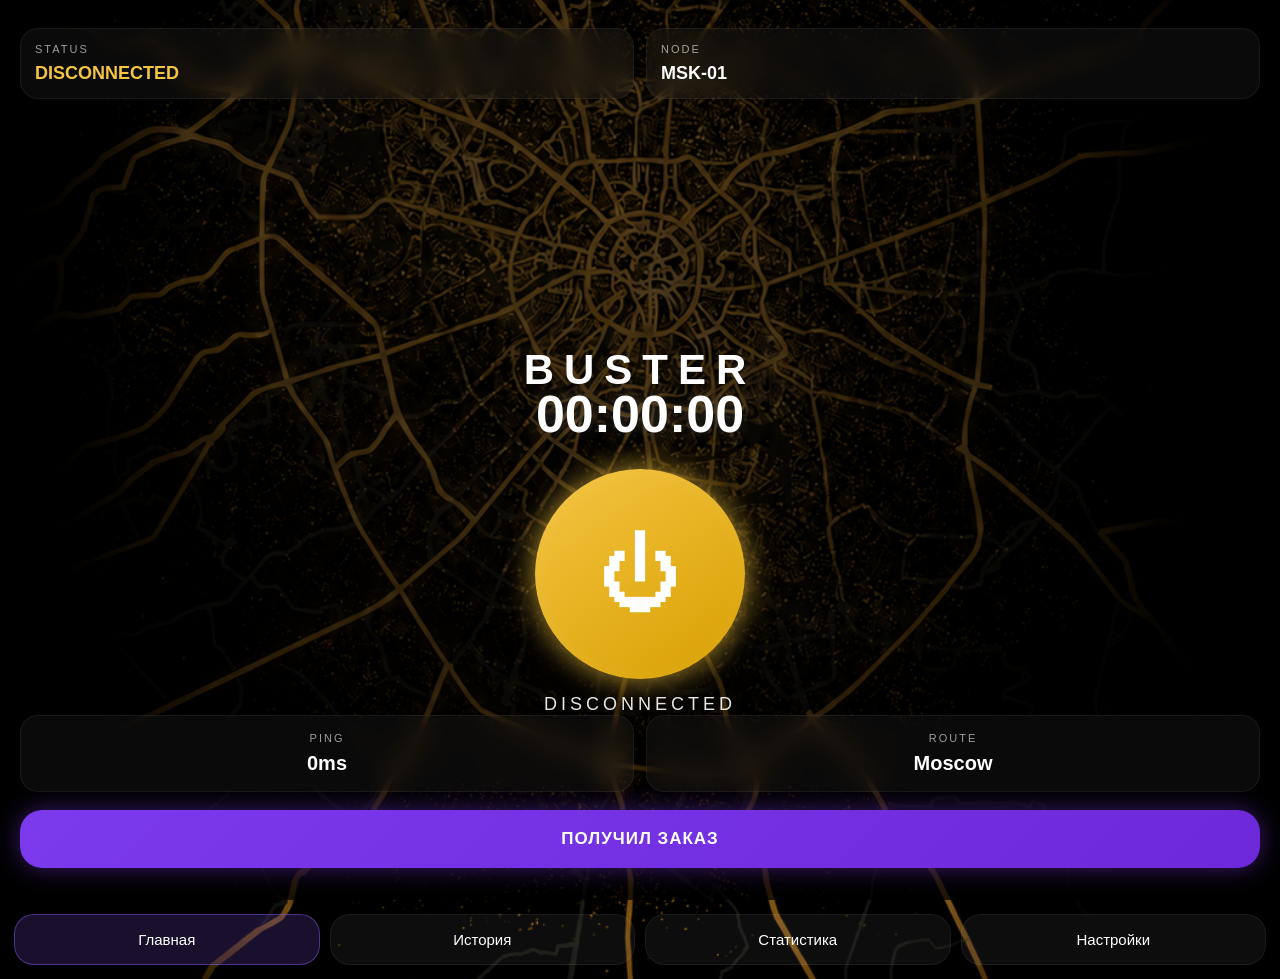
==== index.html @ e2243052 "move analytics cards to separate orders history screen" ====
<!DOCTYPE html>
<html lang="ru">
<head>
  <meta charset="UTF-8" />
  <meta name="viewport" content="width=device-width, initial-scale=1.0"/>

  <script src="https://telegram.org/js/telegram-web-app.js"></script>

  <title>BUSTER</title>

  <link rel="stylesheet" href="style.css" />
</head>
<body>

  <div class="background-overlay"></div>
  <div class="grid-overlay"></div>

  <div class="app-container">

    <div class="top-panel">

      <div class="top-card">

        <div class="card-title">
          STATUS
        </div>

        <div
          class="card-value disconnected"
          id="statusValue"
        >
          DISCONNECTED
        </div>

      </div>

      <div class="top-card">

        <div class="card-title">
          NODE
        </div>

        <div
          class="card-value"
          id="nodeValue"
        >
          MSK-01
        </div>

      </div>

    </div>

    <!-- HOME SCREEN -->

    <div class="screen active-screen" id="homeScreen">

      <div class="logo">
        BUSTER
      </div>

      <div class="timer" id="timer">
        00:00:00
      </div>

      <div class="circle-wrapper">

        <div class="circle-glow"></div>

        <button
          class="power-button off"
          id="powerButton"
        >
          <span id="buttonIcon">⏻</span>
        </button>

      </div>

      <div
        class="connection-status"
        id="statusText"
      >
        DISCONNECTED
      </div>

      <div class="stats-row">

        <div class="stat-card">

          <div class="stat-label">
            PING
          </div>

          <div
            class="stat-value"
            id="pingValue"
          >
            0ms
          </div>

        </div>

        <div class="stat-card">

          <div class="stat-label">
            ROUTE
          </div>

          <div
            class="stat-value"
            id="routeValue"
          >
            Moscow
          </div>

        </div>

      </div>

      <!-- ORDER BUTTON -->

      <button
        class="order-btn"
        id="orderButton"
      >
        ПОЛУЧИЛ ЗАКАЗ
      </button>

    </div>

    <!-- HISTORY SCREEN -->

    <div class="screen" id="historyScreen">

      <div class="history-header">
        SYSTEM LOGS
      </div>

      <div
        class="console-window"
        id="consoleWindow"
      >
      </div>

    </div>

    <!-- STATS SCREEN -->

    <div class="screen" id="statsScreen">

      <div class="settings-header">
        СТАТИСТИКА
      </div>

      <div class="stats-container">

        <div class="stats-item">

          <div class="stats-tariff">
            Эконом
          </div>

          <div
            class="stats-time"
            id="economTime"
          >
            00:00:00
          </div>

        </div>

        <div class="stats-item">

          <div class="stats-tariff">
            Комфорт
          </div>

          <div
            class="stats-time"
            id="comfortTime"
          >
            00:00:00
          </div>

        </div>

        <div class="stats-item">

          <div class="stats-tariff">
            Комфорт+
          </div>

          <div
            class="stats-time"
            id="comfortPlusTime"
          >
            00:00:00
          </div>

        </div>

        <button
          class="reset-btn"
          id="resetStatsButton"
        >
          СБРОСИТЬ СТАТИСТИКУ
        </button>

        <button
         id="openOrdersHistory"
         class="stats-history-btn"
>
         ИСТОРИЯ ЗАКАЗОВ
         </button>

  class="analytics-container"
>
</div>

      </div>

    </div>

<!-- ORDERS SCREEN -->

<div
  class="screen"
  id="ordersScreen"
>

  <div class="history-header">
    ИСТОРИЯ ЗАКАЗОВ
  </div>

  <div
    id="analyticsContainer"
    class="analytics-container"
  >
  </div>

</div>

    <!-- SETTINGS SCREEN -->

    <div class="screen" id="settingsScreen">

      <div class="settings-header">
        SETTINGS
      </div>

      <div class="settings-form">

        <div class="setting-group">

          <label>
            ГОРОД
          </label>

          <input
            type="text"
            id="cityInput"
            placeholder="Введите город"
          />

        </div>

        <div class="setting-group">

          <label>
            ТАРИФ
          </label>

          <input
            type="text"
            placeholder="Введите тариф"
          />

        </div>

        <div class="setting-group">

          <label>
            РЕЙТИНГ
          </label>

          <input
            type="text"
            placeholder="Введите рейтинг"
          />

        </div>

      </div>

    </div>

    <!-- NAVIGATION -->

    <div class="bottom-nav">

      <button
        class="nav-btn active"
        id="homeTab"
      >
        Главная
      </button>

      <button
        class="nav-btn"
        id="historyTab"
      >
        История
      </button>

      <button
        class="nav-btn"
        id="statsTab"
      >
        Статистика
      </button>

      <button
        class="nav-btn"
        id="settingsTab"
      >
        Настройки
      </button>

    </div>

  </div>

  <script src="app.js"></script>

</body>
</html>
---- style.css ----
* {
  margin: 0;
  padding: 0;
  box-sizing: border-box;
}

body {
  height: 100vh;
  overflow: hidden;

  font-family: Arial, sans-serif;
  color: white;

  background-image:
    linear-gradient(
      rgba(0,0,0,0.55),
      rgba(0,0,0,0.72)
    ),
    url('./assets/map.png?v=4');

  background-size: cover;
  background-position: center;
  background-repeat: no-repeat;
}

.grid-overlay {
  position: fixed;
  inset: 0;

  background-image:
    linear-gradient(rgba(255,255,255,0.02) 1px, transparent 1px),
    linear-gradient(90deg, rgba(255,255,255,0.02) 1px, transparent 1px);

  background-size: 40px 40px;

  opacity: 0.15;
}

.app-container {
  position: relative;
  z-index: 2;

  height: 100vh;

  display: flex;
  flex-direction: column;
  align-items: center;
  justify-content: space-between;

  padding: 28px 20px 32px;
}

.top-panel {
  width: 100%;

  display: flex;
  justify-content: space-between;

  gap: 12px;
}

.top-card {
  flex: 1;

  background: rgba(255,255,255,0.04);

  border: 1px solid rgba(255,255,255,0.06);

  border-radius: 18px;

  padding: 14px;

  backdrop-filter: blur(10px);
}

.card-title {
  font-size: 11px;

  opacity: 0.6;

  margin-bottom: 8px;

  letter-spacing: 2px;
}

.card-value {
  font-size: 18px;
  font-weight: bold;
}

.online {
  color: #b388ff;
}

.logo {
  margin-top: 10px;

  font-size: 42px;
  font-weight: bold;

  letter-spacing: 10px;
}

.timer {
  font-size: 52px;
  font-weight: bold;

  margin-top: -10px;

  text-shadow: 0 0 18px rgba(255,255,255,0.15);
}

.circle-wrapper {
  position: relative;

  width: 260px;
  height: 260px;

  display: flex;
  align-items: center;
  justify-content: center;
}

.circle-glow {
  position: absolute;

  width: 260px;
  height: 260px;

  border-radius: 50%;

  background:
    radial-gradient(
      circle,
      rgba(255,196,0,0.18),
      transparent 70%
    );

  transition: all 0.4s ease;
}

.power-button {
  position: relative;
  z-index: 2;

  width: 210px;
  height: 210px;

  border-radius: 50%;
  border: none;

  font-size: 82px;
  color: white;

  cursor: pointer;

  transition: all 0.4s ease;
}

.power-button.off {
  background:
    linear-gradient(
      145deg,
      #f5c542,
      #d89f00
    );

  box-shadow:
    0 0 30px rgba(245,197,66,0.7),
    inset 0 0 20px rgba(255,255,255,0.08);
}

.power-button.on {
  background:
    linear-gradient(
      145deg,
      #9b5cff,
      #6d28d9
    );

  box-shadow:
    0 0 50px rgba(139,92,246,0.95),
    inset 0 0 25px rgba(255,255,255,0.1);
}

.connection-status {
  font-size: 18px;

  letter-spacing: 4px;

  opacity: 0.9;

  margin-top: -10px;
}

.stats-row {
  width: 100%;

  display: flex;

  gap: 12px;
}

.stat-card {
  flex: 1;

  background: rgba(255,255,255,0.04);

  border: 1px solid rgba(255,255,255,0.06);

  border-radius: 18px;

  padding: 16px;

  text-align: center;

  backdrop-filter: blur(12px);
}

.stat-label {
  font-size: 11px;

  opacity: 0.6;

  margin-bottom: 8px;

  letter-spacing: 2px;
}

.stat-value {
  font-size: 20px;
  font-weight: bold;
}

.bottom-nav {
  width: 100%;

  display: flex;
  justify-content: space-between;

  gap: 12px;
}

.nav-btn {
  flex: 1;

  background: rgba(255,255,255,0.05);

  border: 1px solid rgba(255,255,255,0.06);

  color: white;

  padding: 16px;

  border-radius: 18px;

  font-size: 14px;

  cursor: pointer;

  transition: 0.3s;
}

.nav-btn.active {
  background: rgba(139,92,246,0.18);

  border-color: rgba(139,92,246,0.45);
}

.nav-btn:hover {
  transform: translateY(-2px);
}.online {
  color: #b388ff;
}

.disconnected {
  color: #f5c542;
}.screen {
  display: none;

  width: 100%;

  flex-direction: column;
  align-items: center;
}

.active-screen {
  display: flex;
}

.history-header {
  margin-top: 20px;

  font-size: 26px;
  letter-spacing: 6px;

  margin-bottom: 24px;
}

.console-window {
  width: 100%;
  height: 420px;

  overflow: hidden;

  background: rgba(0,0,0,0.45);

  border: 1px solid rgba(255,255,255,0.06);

  border-radius: 22px;

  padding: 18px;

  backdrop-filter: blur(14px);

  display: flex;
  flex-direction: column-reverse;

  gap: 10px;
}

.console-line {
  font-size: 13px;

  color: #b388ff;

  font-family: monospace;

  opacity: 0;

  transform: translateY(8px);

  animation: fadeIn 0.4s ease forwards;
}

@keyframes fadeIn {

  to {
    opacity: 1;
    transform: translateY(0);
  }
}.settings-header {
  margin-top: 20px;

  font-size: 26px;
  letter-spacing: 6px;

  margin-bottom: 28px;
}

.settings-form {
  width: 100%;

  display: flex;
  flex-direction: column;

  gap: 20px;
}

.setting-group {
  display: flex;
  flex-direction: column;

  gap: 10px;
}

.setting-group label {
  font-size: 12px;

  letter-spacing: 2px;

  opacity: 0.7;
}

.setting-group input {
  width: 100%;

  background: rgba(255,255,255,0.05);

  border: 1px solid rgba(255,255,255,0.08);

  border-radius: 18px;

  padding: 18px;

  color: white;

  font-size: 16px;

  outline: none;

  backdrop-filter: blur(12px);

  transition: 0.3s;
}

.setting-group input:focus {
  border-color: rgba(139,92,246,0.6);

  box-shadow:
    0 0 18px rgba(139,92,246,0.25);
}

.setting-group input::placeholder {
  color: rgba(255,255,255,0.35);
}

/* ===== NAVBAR FIX ===== */

.bottom-nav {

  display: flex;
  gap: 10px;

  padding: 14px;

  width: 100%;

  box-sizing: border-box;

  justify-content: space-between;

}

.nav-btn {

  flex: 1;

  min-width: 0;

  font-size: 15px;

  padding: 16px 8px;

  border-radius: 20px;

}

/* ===== ORDER BUTTON ===== */

#orderButton {

  margin-top: 18px;

  width: 100%;

  height: 58px;

  border: none;

  border-radius: 22px;

  background:
    linear-gradient(
      135deg,
      #7c3aed,
      #6d28d9
    );

  color: white;

  font-size: 17px;

  font-weight: 700;

  letter-spacing: 1px;

  box-shadow:
    0 0 25px rgba(124,58,237,0.45);

  transition: 0.25s;

}

#orderButton:active {

  transform: scale(0.97);

}

#orderButton:hover {

  box-shadow:
    0 0 35px rgba(124,58,237,0.7);

}

/* ===== MOBILE FIX ===== */

@media (max-width: 430px) {

  .nav-btn {

    font-size: 13px;

    padding: 15px 4px;

  }

}

/* ===== STATS SCREEN ===== */

.stats-container {

  padding-bottom: 120px;

  display: flex;

  flex-direction: column;

  gap: 18px;

  margin-top: 30px;

}

.stats-item {

  position: relative;

  overflow: hidden;

  padding: 22px;

  border-radius: 26px;

  background:
    linear-gradient(
      145deg,
      rgba(255,255,255,0.04),
      rgba(255,255,255,0.02)
    );

  border:
    1px solid rgba(255,255,255,0.06);

  backdrop-filter: blur(20px);

  box-shadow:
    0 0 30px rgba(0,0,0,0.45);

}

.stats-item::before {

  content: '';

  position: absolute;

  top: -40px;

  right: -40px;

  width: 120px;

  height: 120px;

  border-radius: 50%;

  background:
    radial-gradient(
      circle,
      rgba(124,58,237,0.25),
      transparent 70%
    );

}

.stats-tariff {

  font-size: 15px;

  letter-spacing: 3px;

  opacity: 0.6;

  margin-bottom: 14px;

  text-transform: uppercase;

}

.stats-time {

  font-size: 42px;

  font-weight: 800;

  color: white;

  letter-spacing: 2px;

  text-shadow:
    0 0 20px rgba(124,58,237,0.35);

}

/* ===== RESET BUTTON ===== */

.reset-btn {

  margin-top: 18px;

  width: 100%;

  height: 62px;

  border: none;

  border-radius: 22px;

  background:
    linear-gradient(
      135deg,
      #7c3aed,
      #5b21b6
    );

  color: white;

  font-size: 16px;

  font-weight: 700;

  letter-spacing: 1px;

  box-shadow:
    0 0 25px rgba(124,58,237,0.45);

  transition: 0.25s;

}

.reset-btn:active {

  transform: scale(0.97);

}

.reset-btn:hover {

  box-shadow:
    0 0 40px rgba(124,58,237,0.75);

}

/* ===== STATS HEADER ===== */

#statsScreen .settings-header {

  margin-bottom: 35px;

  text-align: center;

  font-size: 42px;

  font-weight: 800;

  letter-spacing: 10px;

}

#statsScreen {

  overflow-y: auto;

  padding-bottom: 140px;

  box-sizing: border-box;

}

.analytics-container {

  width: 100%;

  margin-top: 24px;

  padding-bottom: 140px;

}

.analytics-card {

  width: 100%;

  background:
    rgba(255,255,255,0.03);

  border:
    1px solid rgba(255,255,255,0.05);

  border-radius: 24px;

  padding: 20px;

  margin-bottom: 18px;

  box-sizing: border-box;

  backdrop-filter: blur(20px);

}

.analytics-title {

  font-size: 13px;

  letter-spacing: 2px;

  opacity: 0.5;

  margin-bottom: 8px;

}

.analytics-value {

  font-size: 19px;

  font-weight: 700;

  margin-bottom: 16px;

  color: white;

}

.analytics-divider {

  width: 100%;

  height: 1px;

  background:
    rgba(255,255,255,0.05);

  margin:
    12px 0;

}

.stats-history-btn {

  width: 100%;

  height: 58px;

  border: none;

  border-radius: 18px;

  margin-top: 18px;

  background: #6c3cff;

  color: white;

  font-size: 17px;

  font-weight: 700;

  letter-spacing: 1px;

  box-shadow:
    0 0 30px rgba(108,60,255,0.45);

}
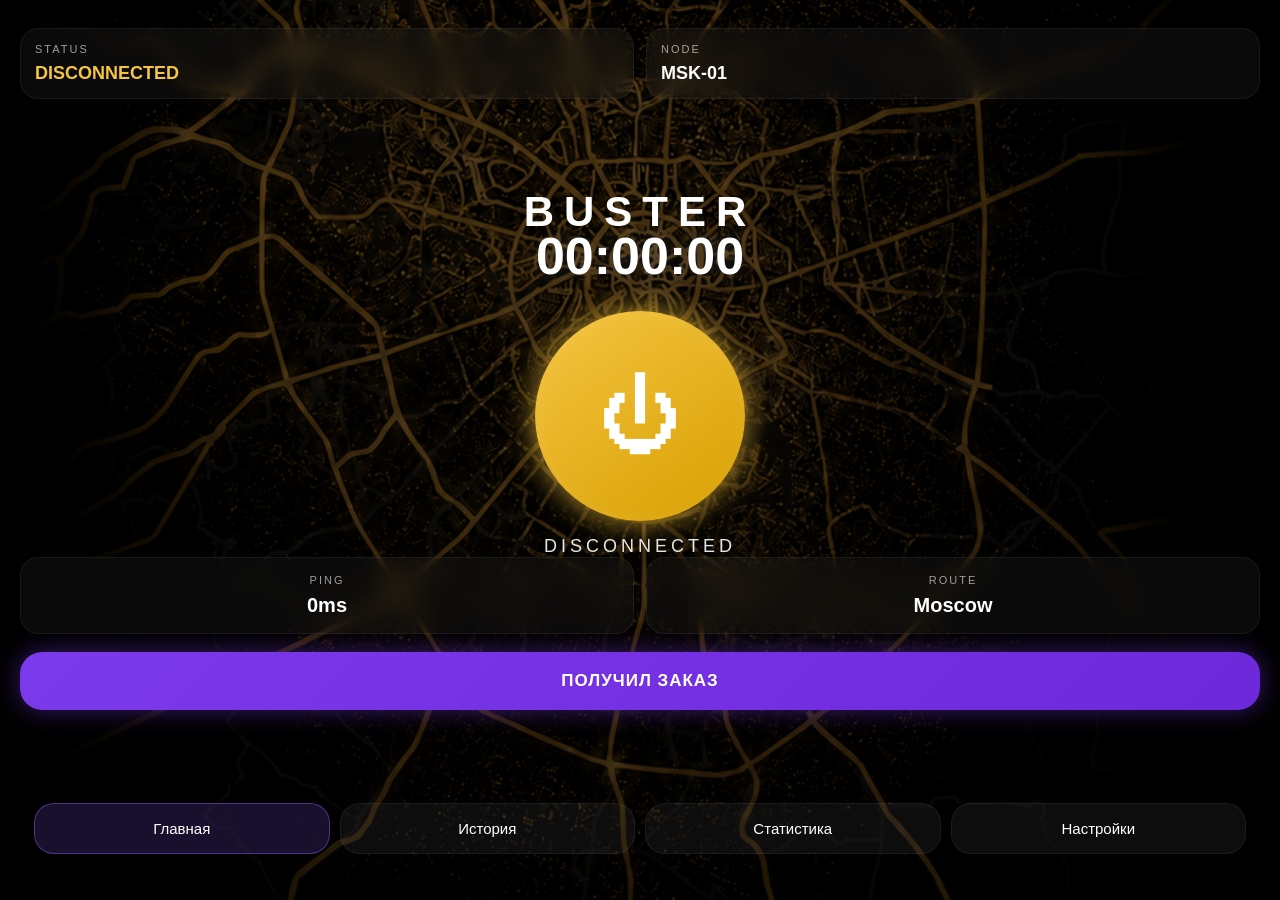
==== commit c1e15586: "fix broken analytics layout and restore navigation" ====
--- a/index.html
+++ b/index.html
@@ -206,16 +206,12 @@
           СБРОСИТЬ СТАТИСТИКУ
         </button>
 
-        <button
-         id="openOrdersHistory"
-         class="stats-history-btn"
+<button
+  id="openOrdersHistory"
+  class="stats-history-btn"
 >
-         ИСТОРИЯ ЗАКАЗОВ
-         </button>
-
-  class="analytics-container"
->
-</div>
+  ИСТОРИЯ ЗАКАЗОВ
+</button>
 
       </div>
 
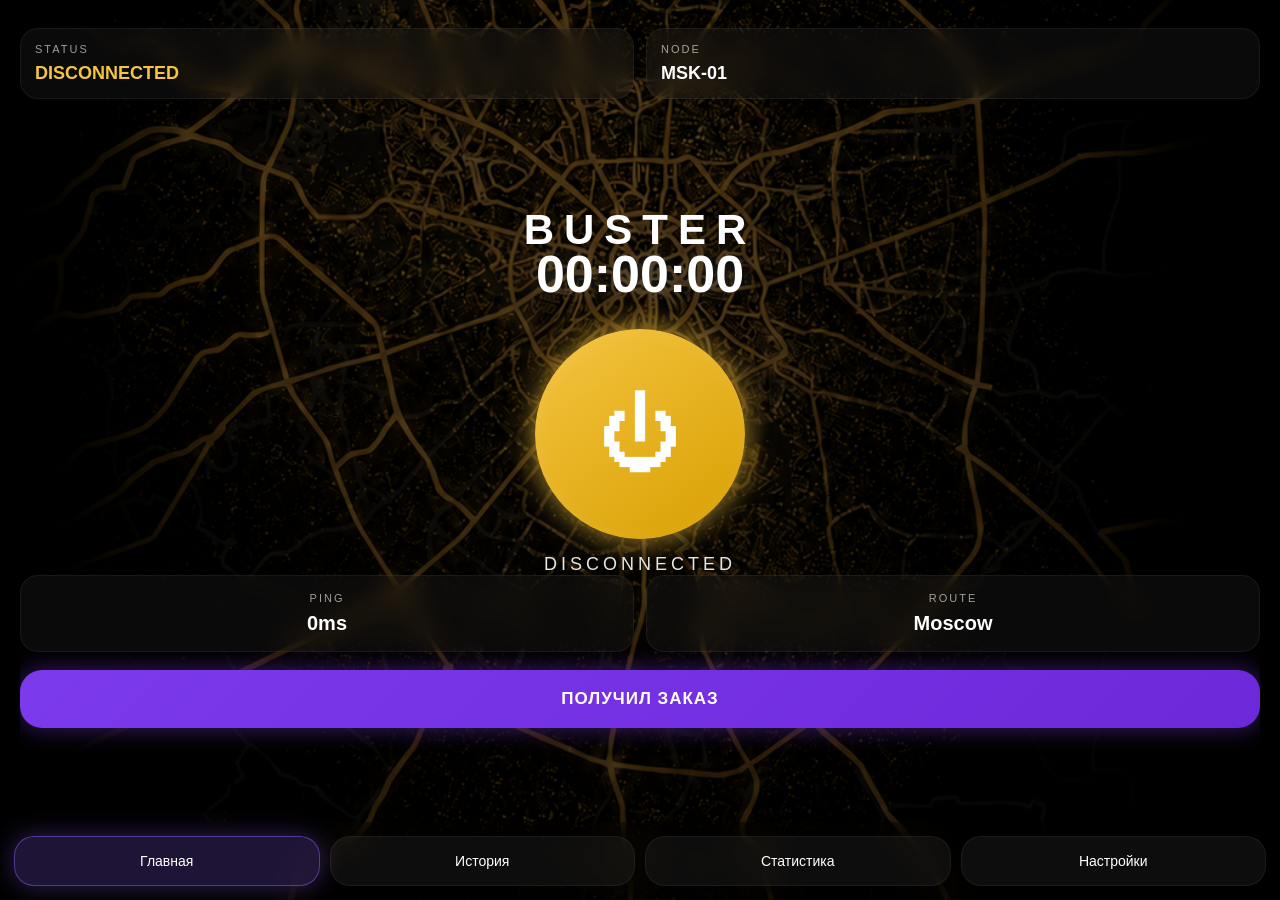
==== commit da1745da: "fix navigation layout and orders history screens" ====
--- a/index.html
+++ b/index.html
@@ -1,21 +1,35 @@
 <!DOCTYPE html>
 <html lang="ru">
+
 <head>
+
   <meta charset="UTF-8" />
-  <meta name="viewport" content="width=device-width, initial-scale=1.0"/>
+
+  <meta
+    name="viewport"
+    content="width=device-width, initial-scale=1.0"
+  />
 
   <script src="https://telegram.org/js/telegram-web-app.js"></script>
 
   <title>BUSTER</title>
 
-  <link rel="stylesheet" href="style.css" />
+  <link
+    rel="stylesheet"
+    href="style.css"
+  />
+
 </head>
+
 <body>
 
   <div class="background-overlay"></div>
+
   <div class="grid-overlay"></div>
 
   <div class="app-container">
+
+    <!-- TOP PANEL -->
 
     <div class="top-panel">
 
@@ -53,13 +67,19 @@
 
     <!-- HOME SCREEN -->
 
-    <div class="screen active-screen" id="homeScreen">
+    <div
+      class="screen active-screen"
+      id="homeScreen"
+    >
 
       <div class="logo">
         BUSTER
       </div>
 
-      <div class="timer" id="timer">
+      <div
+        class="timer"
+        id="timer"
+      >
         00:00:00
       </div>
 
@@ -71,7 +91,9 @@
           class="power-button off"
           id="powerButton"
         >
-          <span id="buttonIcon">⏻</span>
+          <span id="buttonIcon">
+            ⏻
+          </span>
         </button>
 
       </div>
@@ -130,7 +152,10 @@
 
     <!-- HISTORY SCREEN -->
 
-    <div class="screen" id="historyScreen">
+    <div
+      class="screen"
+      id="historyScreen"
+    >
 
       <div class="history-header">
         SYSTEM LOGS
@@ -146,7 +171,10 @@
 
     <!-- STATS SCREEN -->
 
-    <div class="screen" id="statsScreen">
+    <div
+      class="screen"
+      id="statsScreen"
+    >
 
       <div class="settings-header">
         СТАТИСТИКА
@@ -154,6 +182,8 @@
 
       <div class="stats-container">
 
+        <!-- ECONOM -->
+
         <div class="stats-item">
 
           <div class="stats-tariff">
@@ -169,6 +199,8 @@
 
         </div>
 
+        <!-- COMFORT -->
+
         <div class="stats-item">
 
           <div class="stats-tariff">
@@ -184,6 +216,8 @@
 
         </div>
 
+        <!-- COMFORT PLUS -->
+
         <div class="stats-item">
 
           <div class="stats-tariff">
@@ -198,6 +232,8 @@
           </div>
 
         </div>
+
+        <!-- RESET BUTTON -->
 
         <button
           class="reset-btn"
@@ -206,39 +242,44 @@
           СБРОСИТЬ СТАТИСТИКУ
         </button>
 
-<button
-  id="openOrdersHistory"
-  class="stats-history-btn"
->
-  ИСТОРИЯ ЗАКАЗОВ
-</button>
-
-      </div>
-
-    </div>
-
-<!-- ORDERS SCREEN -->
-
-<div
-  class="screen"
-  id="ordersScreen"
->
-
-  <div class="history-header">
-    ИСТОРИЯ ЗАКАЗОВ
-  </div>
-
-  <div
-    id="analyticsContainer"
-    class="analytics-container"
-  >
-  </div>
-
-</div>
+        <!-- HISTORY BUTTON -->
+
+        <button
+          id="openOrdersHistory"
+          class="stats-history-btn"
+        >
+          ИСТОРИЯ ЗАКАЗОВ
+        </button>
+
+      </div>
+
+    </div>
+
+    <!-- ORDERS SCREEN -->
+
+    <div
+      class="screen"
+      id="ordersScreen"
+    >
+
+      <div class="history-header">
+        ИСТОРИЯ ЗАКАЗОВ
+      </div>
+
+      <div
+        id="analyticsContainer"
+        class="analytics-container"
+      >
+      </div>
+
+    </div>
 
     <!-- SETTINGS SCREEN -->
 
-    <div class="screen" id="settingsScreen">
+    <div
+      class="screen"
+      id="settingsScreen"
+    >
 
       <div class="settings-header">
         SETTINGS
@@ -329,4 +370,5 @@
   <script src="app.js"></script>
 
 </body>
+
 </html>
--- a/style.css
+++ b/style.css
@@ -232,56 +232,28 @@
   font-weight: bold;
 }
 
-.bottom-nav {
-  width: 100%;
-
-  display: flex;
-  justify-content: space-between;
-
-  gap: 12px;
-}
-
-.nav-btn {
-  flex: 1;
-
-  background: rgba(255,255,255,0.05);
-
-  border: 1px solid rgba(255,255,255,0.06);
-
-  color: white;
-
-  padding: 16px;
-
-  border-radius: 18px;
-
-  font-size: 14px;
-
-  cursor: pointer;
-
-  transition: 0.3s;
-}
-
-.nav-btn.active {
-  background: rgba(139,92,246,0.18);
-
-  border-color: rgba(139,92,246,0.45);
-}
-
-.nav-btn:hover {
-  transform: translateY(-2px);
-}.online {
+.online {
   color: #b388ff;
 }
 
 .disconnected {
   color: #f5c542;
-}.screen {
+}
+
+.screen {
+
   display: none;
 
   width: 100%;
 
   flex-direction: column;
   align-items: center;
+
+  overflow-y: auto;
+
+  padding-bottom: 140px;
+
+  box-sizing: border-box;
 }
 
 .active-screen {
@@ -339,7 +311,9 @@
     opacity: 1;
     transform: translateY(0);
   }
-}.settings-header {
+}
+
+.settings-header {
   margin-top: 20px;
 
   font-size: 26px;
@@ -405,21 +379,31 @@
   color: rgba(255,255,255,0.35);
 }
 
-/* ===== NAVBAR FIX ===== */
+/* ===== FIXED NAVIGATION ===== */
 
 .bottom-nav {
 
-  display: flex;
+  position: fixed;
+
+  bottom: 0;
+
+  left: 0;
+
+  width: 100%;
+
+  z-index: 99999;
+
+  display: flex;
+
+  justify-content: space-between;
+
   gap: 10px;
 
   padding: 14px;
 
-  width: 100%;
-
   box-sizing: border-box;
 
-  justify-content: space-between;
-
+  backdrop-filter: blur(18px);
 }
 
 .nav-btn {
@@ -428,12 +412,39 @@
 
   min-width: 0;
 
-  font-size: 15px;
+  background: rgba(255,255,255,0.05);
+
+  border:
+    1px solid rgba(255,255,255,0.06);
+
+  color: white;
 
   padding: 16px 8px;
 
   border-radius: 20px;
 
+  font-size: 14px;
+
+  cursor: pointer;
+
+  transition: 0.25s;
+}
+
+.nav-btn.active {
+
+  background:
+    rgba(139,92,246,0.22);
+
+  border-color:
+    rgba(139,92,246,0.5);
+
+  box-shadow:
+    0 0 25px rgba(139,92,246,0.35);
+}
+
+.nav-btn:hover {
+
+  transform: translateY(-2px);
 }
 
 /* ===== ORDER BUTTON ===== */
@@ -469,20 +480,17 @@
     0 0 25px rgba(124,58,237,0.45);
 
   transition: 0.25s;
-
 }
 
 #orderButton:active {
 
   transform: scale(0.97);
-
 }
 
 #orderButton:hover {
 
   box-shadow:
     0 0 35px rgba(124,58,237,0.7);
-
 }
 
 /* ===== MOBILE FIX ===== */
@@ -494,15 +502,15 @@
     font-size: 13px;
 
     padding: 15px 4px;
-
   }
-
 }
 
 /* ===== STATS SCREEN ===== */
 
 .stats-container {
 
+  width: 100%;
+
   padding-bottom: 120px;
 
   display: flex;
@@ -512,7 +520,6 @@
   gap: 18px;
 
   margin-top: 30px;
-
 }
 
 .stats-item {
@@ -539,7 +546,6 @@
 
   box-shadow:
     0 0 30px rgba(0,0,0,0.45);
-
 }
 
 .stats-item::before {
@@ -564,7 +570,6 @@
       rgba(124,58,237,0.25),
       transparent 70%
     );
-
 }
 
 .stats-tariff {
@@ -578,7 +583,6 @@
   margin-bottom: 14px;
 
   text-transform: uppercase;
-
 }
 
 .stats-time {
@@ -593,7 +597,6 @@
 
   text-shadow:
     0 0 20px rgba(124,58,237,0.35);
-
 }
 
 /* ===== RESET BUTTON ===== */
@@ -629,20 +632,17 @@
     0 0 25px rgba(124,58,237,0.45);
 
   transition: 0.25s;
-
 }
 
 .reset-btn:active {
 
   transform: scale(0.97);
-
 }
 
 .reset-btn:hover {
 
   box-shadow:
     0 0 40px rgba(124,58,237,0.75);
-
 }
 
 /* ===== STATS HEADER ===== */
@@ -658,7 +658,6 @@
   font-weight: 800;
 
   letter-spacing: 10px;
-
 }
 
 #statsScreen {
@@ -668,8 +667,9 @@
   padding-bottom: 140px;
 
   box-sizing: border-box;
-
-}
+}
+
+/* ===== ANALYTICS ===== */
 
 .analytics-container {
 
@@ -678,7 +678,6 @@
   margin-top: 24px;
 
   padding-bottom: 140px;
-
 }
 
 .analytics-card {
@@ -700,7 +699,6 @@
   box-sizing: border-box;
 
   backdrop-filter: blur(20px);
-
 }
 
 .analytics-title {
@@ -712,7 +710,6 @@
   opacity: 0.5;
 
   margin-bottom: 8px;
-
 }
 
 .analytics-value {
@@ -724,7 +721,6 @@
   margin-bottom: 16px;
 
   color: white;
-
 }
 
 .analytics-divider {
@@ -738,8 +734,9 @@
 
   margin:
     12px 0;
-
-}
+}
+
+/* ===== HISTORY BUTTON ===== */
 
 .stats-history-btn {
 
@@ -753,7 +750,12 @@
 
   margin-top: 18px;
 
-  background: #6c3cff;
+  background:
+    linear-gradient(
+      135deg,
+      #7c3aed,
+      #5b21b6
+    );
 
   color: white;
 
@@ -766,4 +768,16 @@
   box-shadow:
     0 0 30px rgba(108,60,255,0.45);
 
+  transition: 0.25s;
+}
+
+.stats-history-btn:hover {
+
+  box-shadow:
+    0 0 40px rgba(108,60,255,0.7);
+}
+
+.stats-history-btn:active {
+
+  transform: scale(0.97);
 }
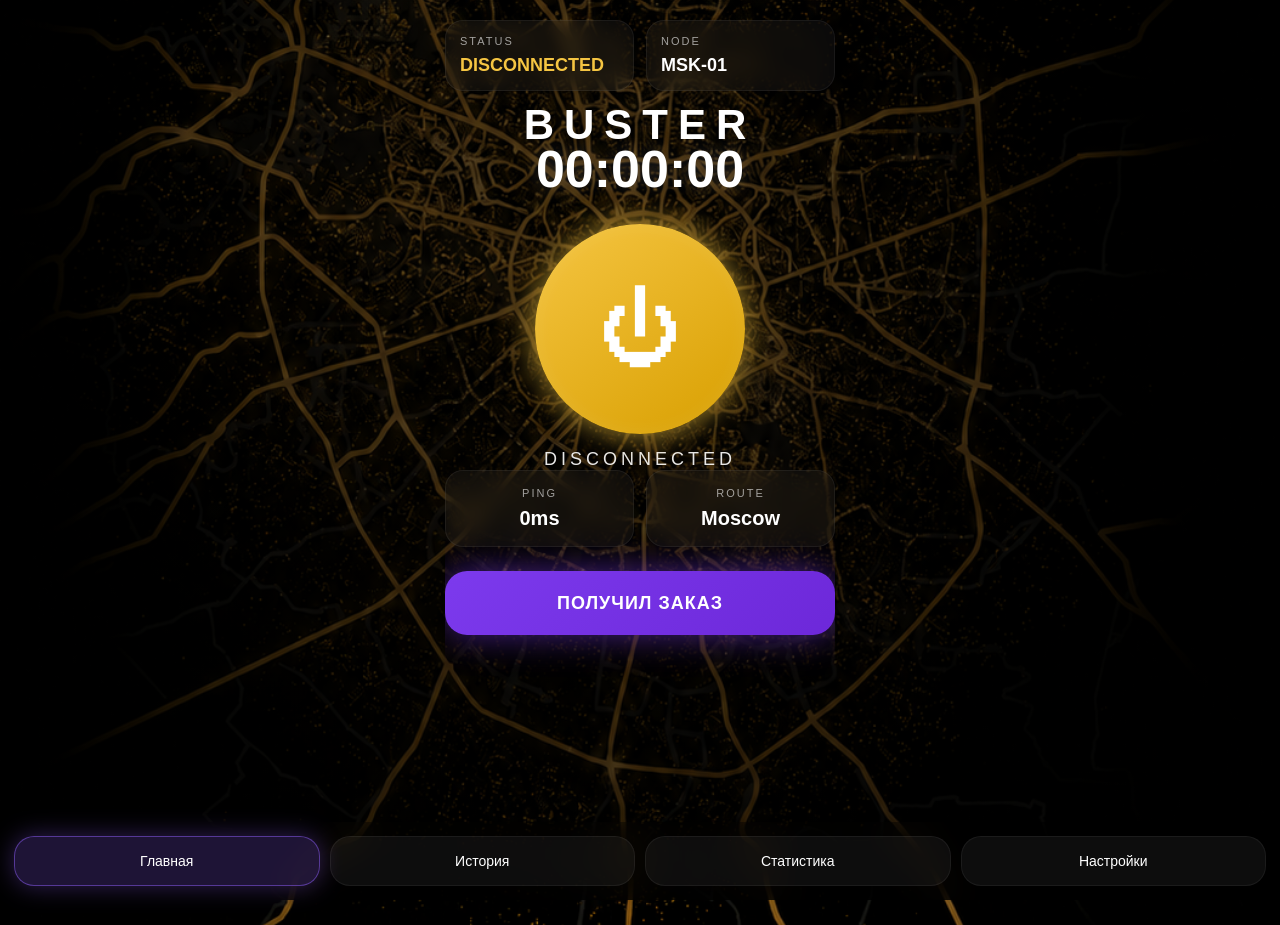
==== commit bb4ac406: "add district analytics screen with live wait time insights" ====
--- a/index.html
+++ b/index.html
@@ -251,6 +251,13 @@
           ИСТОРИЯ ЗАКАЗОВ
         </button>
 
+        <button
+          id="openAnalytics"
+          class="stats-history-btn"
+>
+        АНАЛИТИКА
+        </button>
+
       </div>
 
     </div>
@@ -274,6 +281,25 @@
 
     </div>
 
+    <!-- ANALYTICS SCREEN -->
+
+<div
+  class="screen"
+  id="analyticsScreen"
+>
+
+  <div class="history-header">
+    АНАЛИТИКА
+  </div>
+
+  <div
+    id="districtAnalytics"
+    class="analytics-container"
+  >
+  </div>
+
+</div>
+    
     <!-- SETTINGS SCREEN -->
 
     <div
--- a/style.css
+++ b/style.css
@@ -6,7 +6,8 @@
 
 body {
   height: 100vh;
-  overflow: hidden;
+  overflow-x: hidden;
+  overflow-y: auto;
 
   font-family: Arial, sans-serif;
   color: white;
@@ -37,17 +38,31 @@
 }
 
 .app-container {
+
   position: relative;
+
   z-index: 2;
 
-  height: 100vh;
-
-  display: flex;
+  width: 100%;
+
+  max-width: 430px;
+
+  margin: 0 auto;
+
+  min-height: 100vh;
+
+  display: flex;
+
   flex-direction: column;
+
   align-items: center;
+
   justify-content: space-between;
 
-  padding: 28px 20px 32px;
+  padding: 20px 20px 150px;
+
+  box-sizing: border-box;
+
 }
 
 .top-panel {
@@ -245,6 +260,7 @@
   display: none;
 
   width: 100%;
+  max-width: 430px;
 
   flex-direction: column;
   align-items: center;
@@ -451,11 +467,11 @@
 
 #orderButton {
 
-  margin-top: 18px;
-
-  width: 100%;
-
-  height: 58px;
+  margin-top: 24px;
+
+  width: 100%;
+
+  height: 64px;
 
   border: none;
 
@@ -470,16 +486,18 @@
 
   color: white;
 
-  font-size: 17px;
-
-  font-weight: 700;
+  font-size: 18px;
+
+  font-weight: 800;
 
   letter-spacing: 1px;
 
   box-shadow:
-    0 0 25px rgba(124,58,237,0.45);
+    0 0 35px rgba(124,58,237,0.55);
 
   transition: 0.25s;
+
+  flex-shrink: 0;
 }
 
 #orderButton:active {
@@ -780,4 +798,50 @@
 .stats-history-btn:active {
 
   transform: scale(0.97);
+}
+
+#statsScreen {
+
+  overflow-y: auto;
+
+  padding-bottom: 220px;
+
+}
+
+#ordersScreen {
+
+  overflow-y: auto;
+
+  padding-bottom: 220px;
+
+}
+
+#settingsScreen {
+
+  overflow: hidden;
+
+}
+
+#statsScreen {
+
+  overflow-y: auto;
+
+  padding-bottom: 240px;
+
+}
+
+#ordersScreen {
+
+  overflow-y: auto;
+
+  padding-bottom: 240px;
+
+}
+
+#statsScreen {
+
+  transform: scale(0.88);
+
+  transform-origin: top center;
+
 }
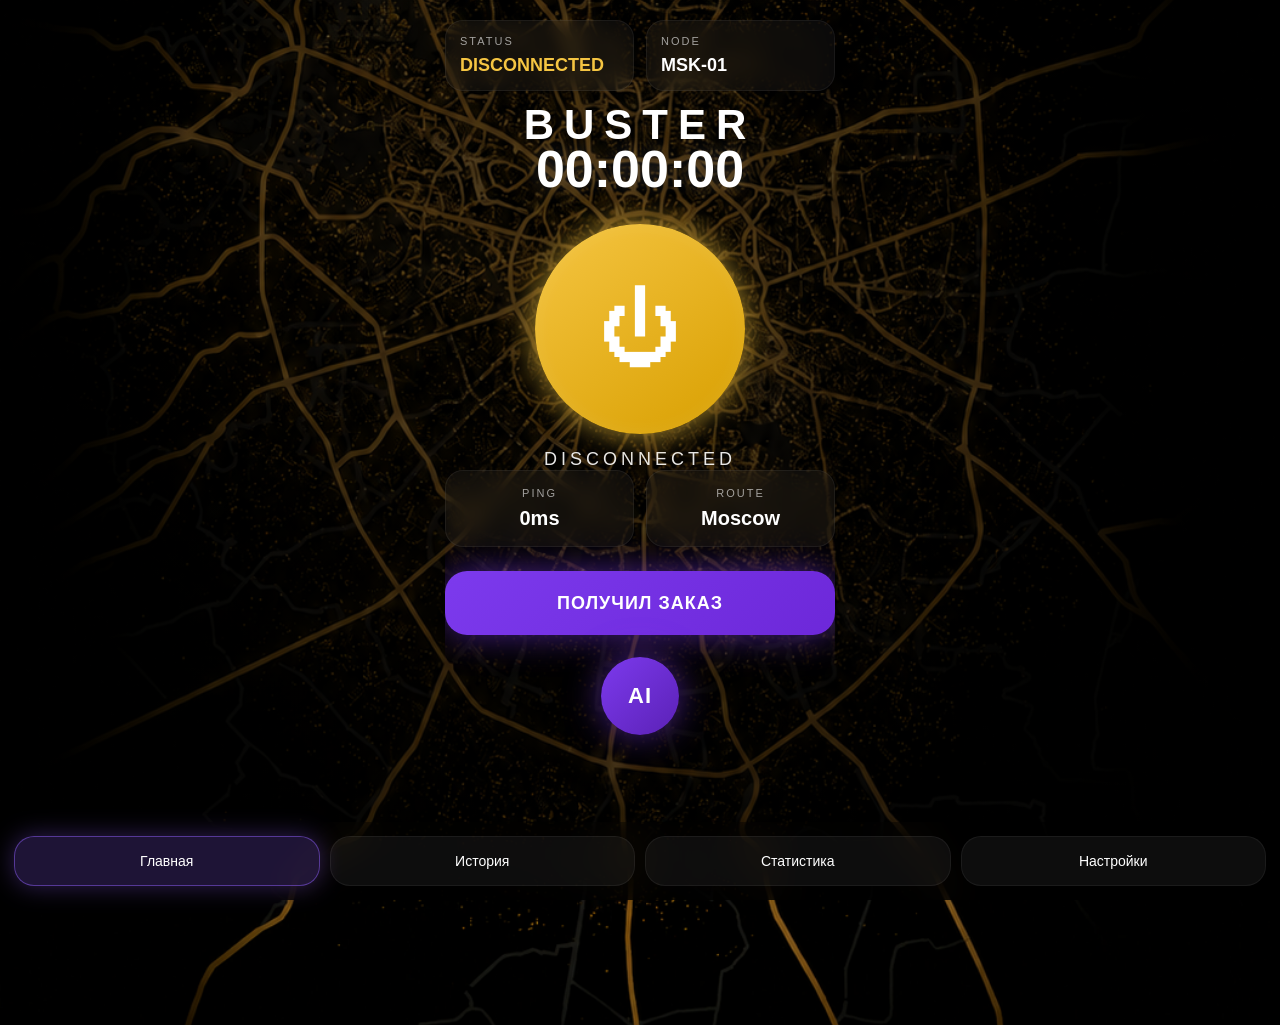
==== commit 275ffb23: "add ai assistant screen and floating ai button" ====
--- a/index.html
+++ b/index.html
@@ -142,11 +142,18 @@
       <!-- ORDER BUTTON -->
 
       <button
-        class="order-btn"
-        id="orderButton"
-      >
-        ПОЛУЧИЛ ЗАКАЗ
-      </button>
+  class="order-btn"
+  id="orderButton"
+>
+  ПОЛУЧИЛ ЗАКАЗ
+</button>
+
+<button
+  id="aiFloatingButton"
+  class="ai-floating-btn"
+>
+  AI
+       </button>
 
     </div>
 
@@ -299,6 +306,56 @@
   </div>
 
 </div>
+
+<!-- AI SCREEN -->
+
+<div
+  class="screen"
+  id="aiScreen"
+>
+
+  <div class="history-header">
+    AI ASSISTANT
+  </div>
+
+  <div
+    class="ai-chat"
+    id="aiChat"
+  >
+
+    <div class="ai-message">
+
+      <div class="ai-badge">
+        AI
+      </div>
+
+      <div class="ai-text">
+
+        Привет.
+        Я анализирую районы,
+        спрос и активность.
+
+      </div>
+
+    </div>
+
+  </div>
+
+  <div class="ai-input-wrapper">
+
+    <input
+      type="text"
+      id="aiInput"
+      placeholder="Спросить AI..."
+    />
+
+    <button id="sendAiMessage">
+      →
+    </button>
+
+  </div>
+
+</div>
     
     <!-- SETTINGS SCREEN -->
 
--- a/style.css
+++ b/style.css
@@ -844,4 +844,189 @@
 
   transform-origin: top center;
 
+}
+
+/* ===== FLOATING AI BUTTON ===== */
+
+.ai-floating-btn {
+
+  margin-top: 22px;
+
+  width: 78px;
+
+  height: 78px;
+
+  border-radius: 50%;
+
+  border: none;
+
+  background:
+    linear-gradient(
+      135deg,
+      #7c3aed,
+      #5b21b6
+    );
+
+  color: white;
+
+  font-size: 22px;
+
+  font-weight: 800;
+
+  letter-spacing: 1px;
+
+  box-shadow:
+    0 0 35px rgba(124,58,237,0.55);
+
+  transition: 0.25s;
+
+}
+
+.ai-floating-btn:active {
+
+  transform: scale(0.94);
+
+}
+
+.ai-floating-btn:hover {
+
+  box-shadow:
+    0 0 50px rgba(124,58,237,0.85);
+
+}
+
+/* ===== AI SCREEN ===== */
+
+.ai-chat {
+
+  width: 100%;
+
+  display: flex;
+
+  flex-direction: column;
+
+  gap: 14px;
+
+  padding-bottom: 140px;
+
+}
+
+.ai-message {
+
+  width: 100%;
+
+  background:
+    rgba(255,255,255,0.04);
+
+  border:
+    1px solid rgba(255,255,255,0.06);
+
+  border-radius: 22px;
+
+  padding: 18px;
+
+  backdrop-filter: blur(18px);
+
+}
+
+.ai-badge {
+
+  width: fit-content;
+
+  padding:
+    6px 12px;
+
+  border-radius: 999px;
+
+  background:
+    rgba(124,58,237,0.25);
+
+  color: #c4b5fd;
+
+  font-size: 12px;
+
+  font-weight: 700;
+
+  margin-bottom: 12px;
+
+}
+
+.ai-text {
+
+  line-height: 1.6;
+
+  font-size: 15px;
+
+}
+
+.ai-input-wrapper {
+
+  position: fixed;
+
+  bottom: 90px;
+
+  left: 50%;
+
+  transform: translateX(-50%);
+
+  width: calc(100% - 40px);
+
+  max-width: 430px;
+
+  display: flex;
+
+  gap: 10px;
+
+  z-index: 9999;
+
+}
+
+.ai-input-wrapper input {
+
+  flex: 1;
+
+  height: 58px;
+
+  border: none;
+
+  outline: none;
+
+  border-radius: 18px;
+
+  padding: 0 18px;
+
+  background:
+    rgba(255,255,255,0.05);
+
+  color: white;
+
+  font-size: 15px;
+
+  backdrop-filter: blur(20px);
+
+}
+
+.ai-input-wrapper button {
+
+  width: 58px;
+
+  height: 58px;
+
+  border: none;
+
+  border-radius: 18px;
+
+  background:
+    linear-gradient(
+      135deg,
+      #7c3aed,
+      #6d28d9
+    );
+
+  color: white;
+
+  font-size: 24px;
+
+  font-weight: 700;
+
 }
